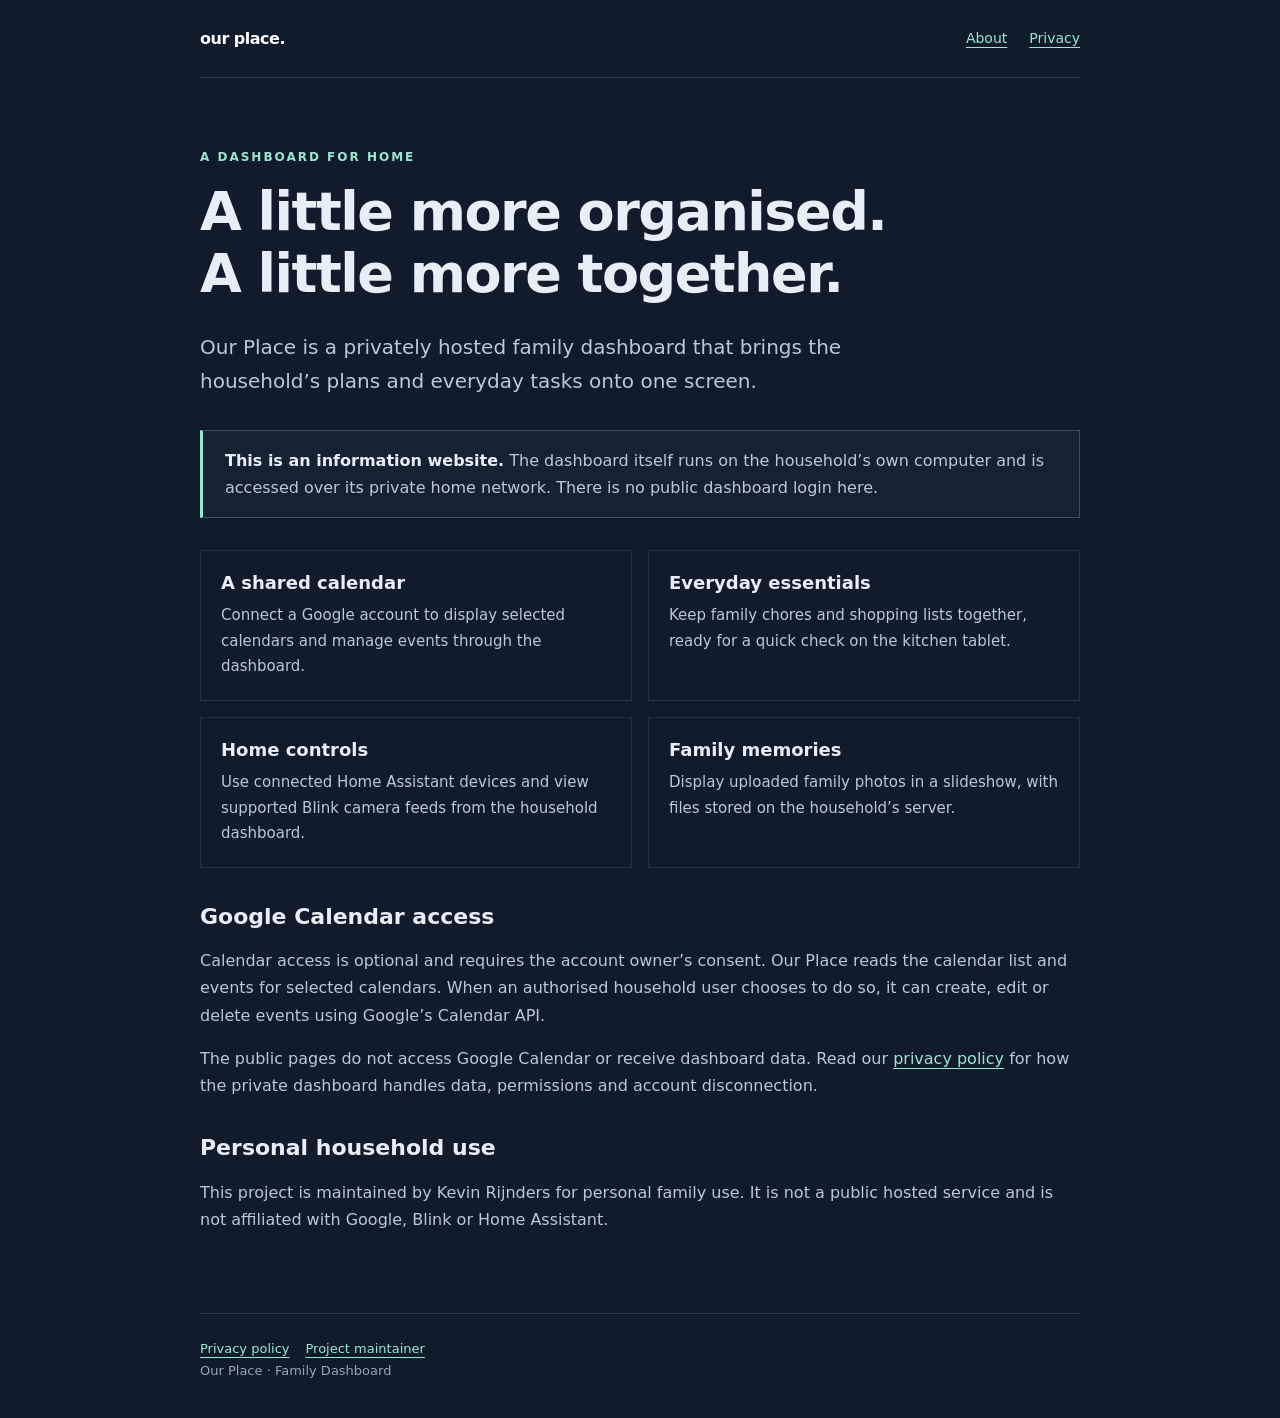
==== index.html @ f82eceaa "Publish Our Place homepage and privacy policy" ====
<!doctype html>
<html lang="en"><head><meta charset="utf-8"><meta name="viewport" content="width=device-width,initial-scale=1"><meta name="description" content="Our Place is a privately hosted family dashboard for a household calendar, chores, shopping, photos and home controls."><title>Our Place · Family Dashboard</title><link rel="stylesheet" href="styles.css"></head>
<body><header><a class="brand" href="./">our place.</a><nav aria-label="Information"><a href="./" aria-current="page">About</a><a href="privacy.html">Privacy</a></nav></header>
<main><span class="eyebrow">A dashboard for home</span><h1>A little more organised.<br>A little more together.</h1><p class="intro">Our Place is a privately hosted family dashboard that brings the household’s plans and everyday tasks onto one screen.</p>
<div class="notice"><p><strong>This is an information website.</strong> The dashboard itself runs on the household’s own computer and is accessed over its private home network. There is no public dashboard login here.</p></div>
<div class="features"><section class="feature"><h2>A shared calendar</h2><p>Connect a Google account to display selected calendars and manage events through the dashboard.</p></section><section class="feature"><h2>Everyday essentials</h2><p>Keep family chores and shopping lists together, ready for a quick check on the kitchen tablet.</p></section><section class="feature"><h2>Home controls</h2><p>Use connected Home Assistant devices and view supported Blink camera feeds from the household dashboard.</p></section><section class="feature"><h2>Family memories</h2><p>Display uploaded family photos in a slideshow, with files stored on the household’s server.</p></section></div>
<h2>Google Calendar access</h2><p>Calendar access is optional and requires the account owner’s consent. Our Place reads the calendar list and events for selected calendars. When an authorised household user chooses to do so, it can create, edit or delete events using Google’s Calendar API.</p><p>The public pages do not access Google Calendar or receive dashboard data. Read our <a href="privacy.html">privacy policy</a> for how the private dashboard handles data, permissions and account disconnection.</p>
<h2>Personal household use</h2><p>This project is maintained by Kevin Rijnders for personal family use. It is not a public hosted service and is not affiliated with Google, Blink or Home Assistant.</p></main>
<footer><a href="privacy.html">Privacy policy</a><a href="https://github.com/KevinRijnders">Project maintainer</a><br>Our Place · Family Dashboard</footer></body></html>
---- styles.css ----
:root{font-family:system-ui,-apple-system,BlinkMacSystemFont,"Segoe UI",sans-serif;color:#e8eef5;background:#101b2b;line-height:1.7;color-scheme:dark}*{box-sizing:border-box}body{margin:0}header,main,footer{width:min(880px,calc(100% - 40px));margin:auto}header{display:flex;align-items:center;justify-content:space-between;padding:25px 0;border-bottom:1px solid #ffffff20}.brand{color:#fff;font-weight:750;text-decoration:none;letter-spacing:-.5px}nav{display:flex;gap:22px}a{color:#9ee5d0;text-underline-offset:4px}nav a{font-size:14px}main{padding:64px 0}h1{font-size:clamp(32px,6vw,54px);letter-spacing:-1.5px;line-height:1.15;margin:12px 0 24px}h2{font-size:22px;line-height:1.35;margin:34px 0 10px}p,li{color:#bac8d9}.eyebrow{font-size:12px;font-weight:700;letter-spacing:2px;text-transform:uppercase;color:#9ee5d0}.intro{font-size:20px;max-width:680px}.notice{border:1px solid #9ee5d040;border-left:3px solid #9ee5d0;padding:16px 22px;background:#9ee5d008;margin:32px 0}.notice p{margin:0}.features{display:grid;grid-template-columns:repeat(2,minmax(0,1fr));gap:16px;margin:32px 0}.feature{border:1px solid #ffffff18;padding:20px}.feature h2{font-size:18px;margin:0 0 8px}.feature p{margin:0;font-size:15px}footer{border-top:1px solid #ffffff20;padding:24px 0 36px;font-size:13px;color:#94a6bb}footer a{margin-right:16px}.policy h1{font-size:40px}.policy p,.policy li{font-size:16px}.updated{font-size:14px;color:#94a6bb}strong{color:#e8eef5}@media(max-width:540px){main{padding:38px 0}.features{grid-template-columns:1fr}nav{gap:12px}}
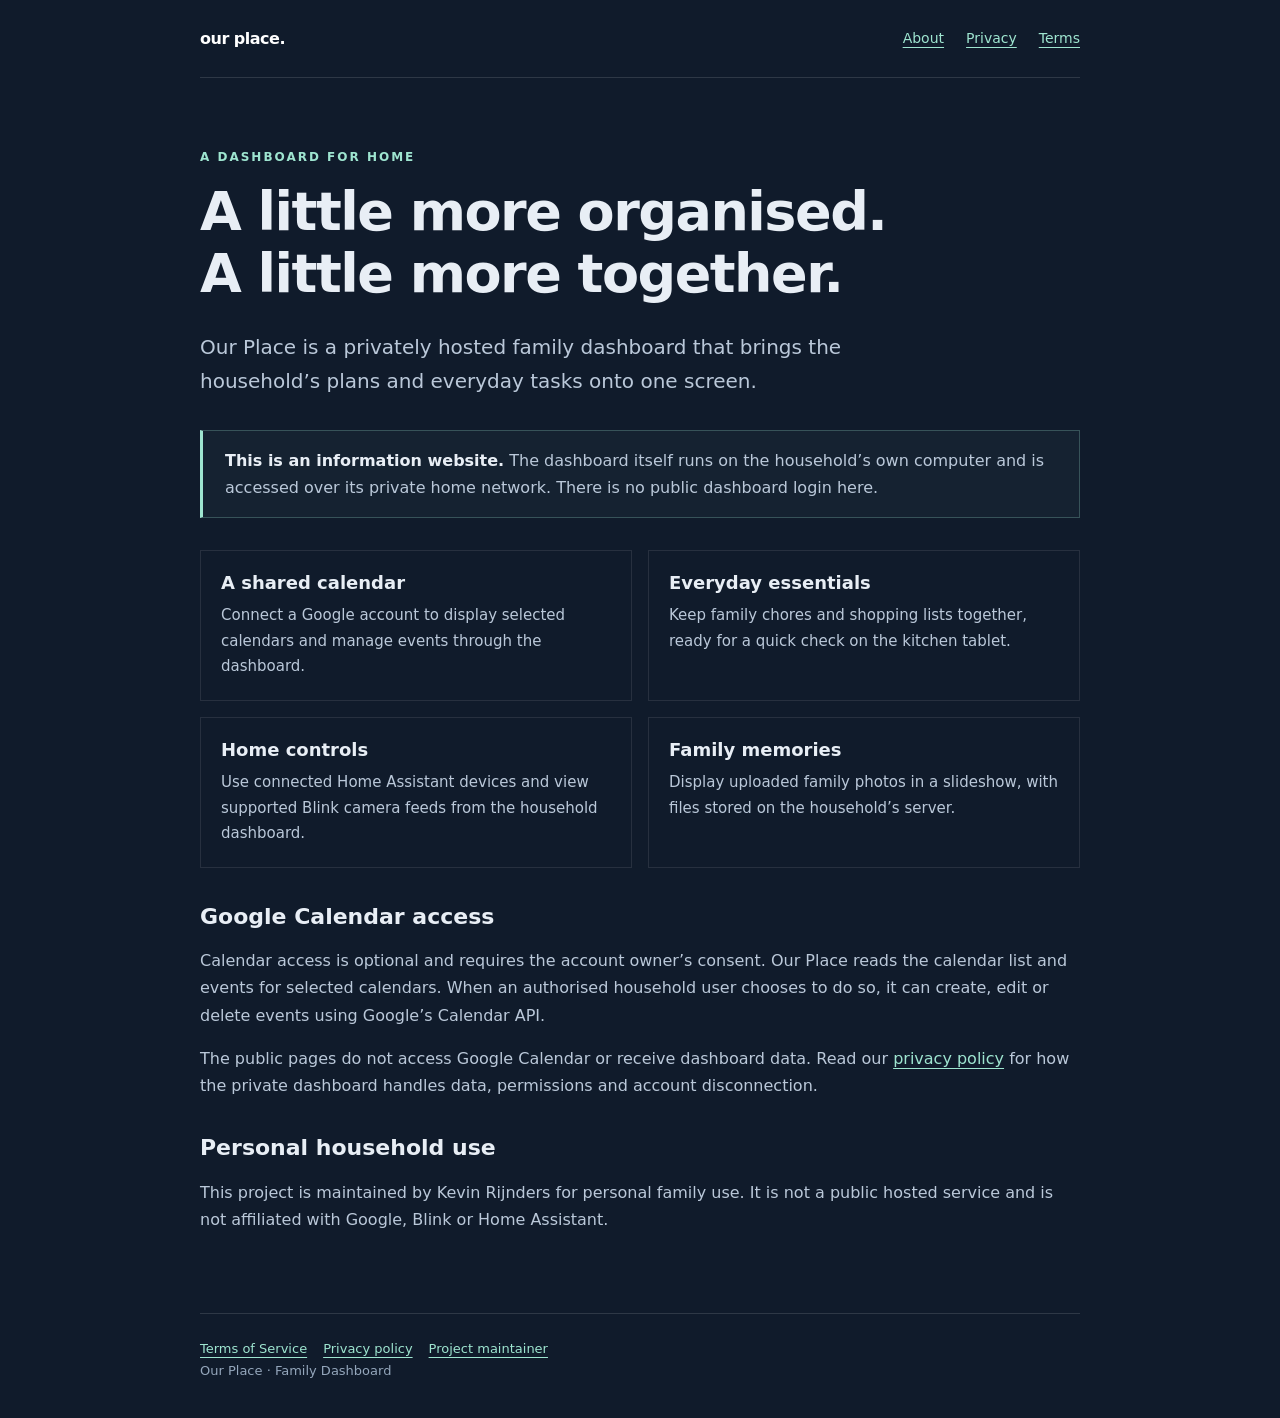
==== commit b6ed3350: "Update Our Place public information pages" ====
--- a/index.html
+++ b/index.html
@@ -1,9 +1,9 @@
 <!doctype html>
 <html lang="en"><head><meta charset="utf-8"><meta name="viewport" content="width=device-width,initial-scale=1"><meta name="description" content="Our Place is a privately hosted family dashboard for a household calendar, chores, shopping, photos and home controls."><title>Our Place · Family Dashboard</title><link rel="stylesheet" href="styles.css"></head>
-<body><header><a class="brand" href="./">our place.</a><nav aria-label="Information"><a href="./" aria-current="page">About</a><a href="privacy.html">Privacy</a></nav></header>
+<body><header><a class="brand" href="./">our place.</a><nav aria-label="Information"><a href="./" aria-current="page">About</a><a href="privacy.html">Privacy</a><a href="terms.html">Terms</a></nav></header>
 <main><span class="eyebrow">A dashboard for home</span><h1>A little more organised.<br>A little more together.</h1><p class="intro">Our Place is a privately hosted family dashboard that brings the household’s plans and everyday tasks onto one screen.</p>
 <div class="notice"><p><strong>This is an information website.</strong> The dashboard itself runs on the household’s own computer and is accessed over its private home network. There is no public dashboard login here.</p></div>
 <div class="features"><section class="feature"><h2>A shared calendar</h2><p>Connect a Google account to display selected calendars and manage events through the dashboard.</p></section><section class="feature"><h2>Everyday essentials</h2><p>Keep family chores and shopping lists together, ready for a quick check on the kitchen tablet.</p></section><section class="feature"><h2>Home controls</h2><p>Use connected Home Assistant devices and view supported Blink camera feeds from the household dashboard.</p></section><section class="feature"><h2>Family memories</h2><p>Display uploaded family photos in a slideshow, with files stored on the household’s server.</p></section></div>
 <h2>Google Calendar access</h2><p>Calendar access is optional and requires the account owner’s consent. Our Place reads the calendar list and events for selected calendars. When an authorised household user chooses to do so, it can create, edit or delete events using Google’s Calendar API.</p><p>The public pages do not access Google Calendar or receive dashboard data. Read our <a href="privacy.html">privacy policy</a> for how the private dashboard handles data, permissions and account disconnection.</p>
 <h2>Personal household use</h2><p>This project is maintained by Kevin Rijnders for personal family use. It is not a public hosted service and is not affiliated with Google, Blink or Home Assistant.</p></main>
-<footer><a href="privacy.html">Privacy policy</a><a href="https://github.com/KevinRijnders">Project maintainer</a><br>Our Place · Family Dashboard</footer></body></html>
+<footer><a href="terms.html">Terms of Service</a><a href="privacy.html">Privacy policy</a><a href="https://github.com/KevinRijnders">Project maintainer</a><br>Our Place · Family Dashboard</footer></body></html>
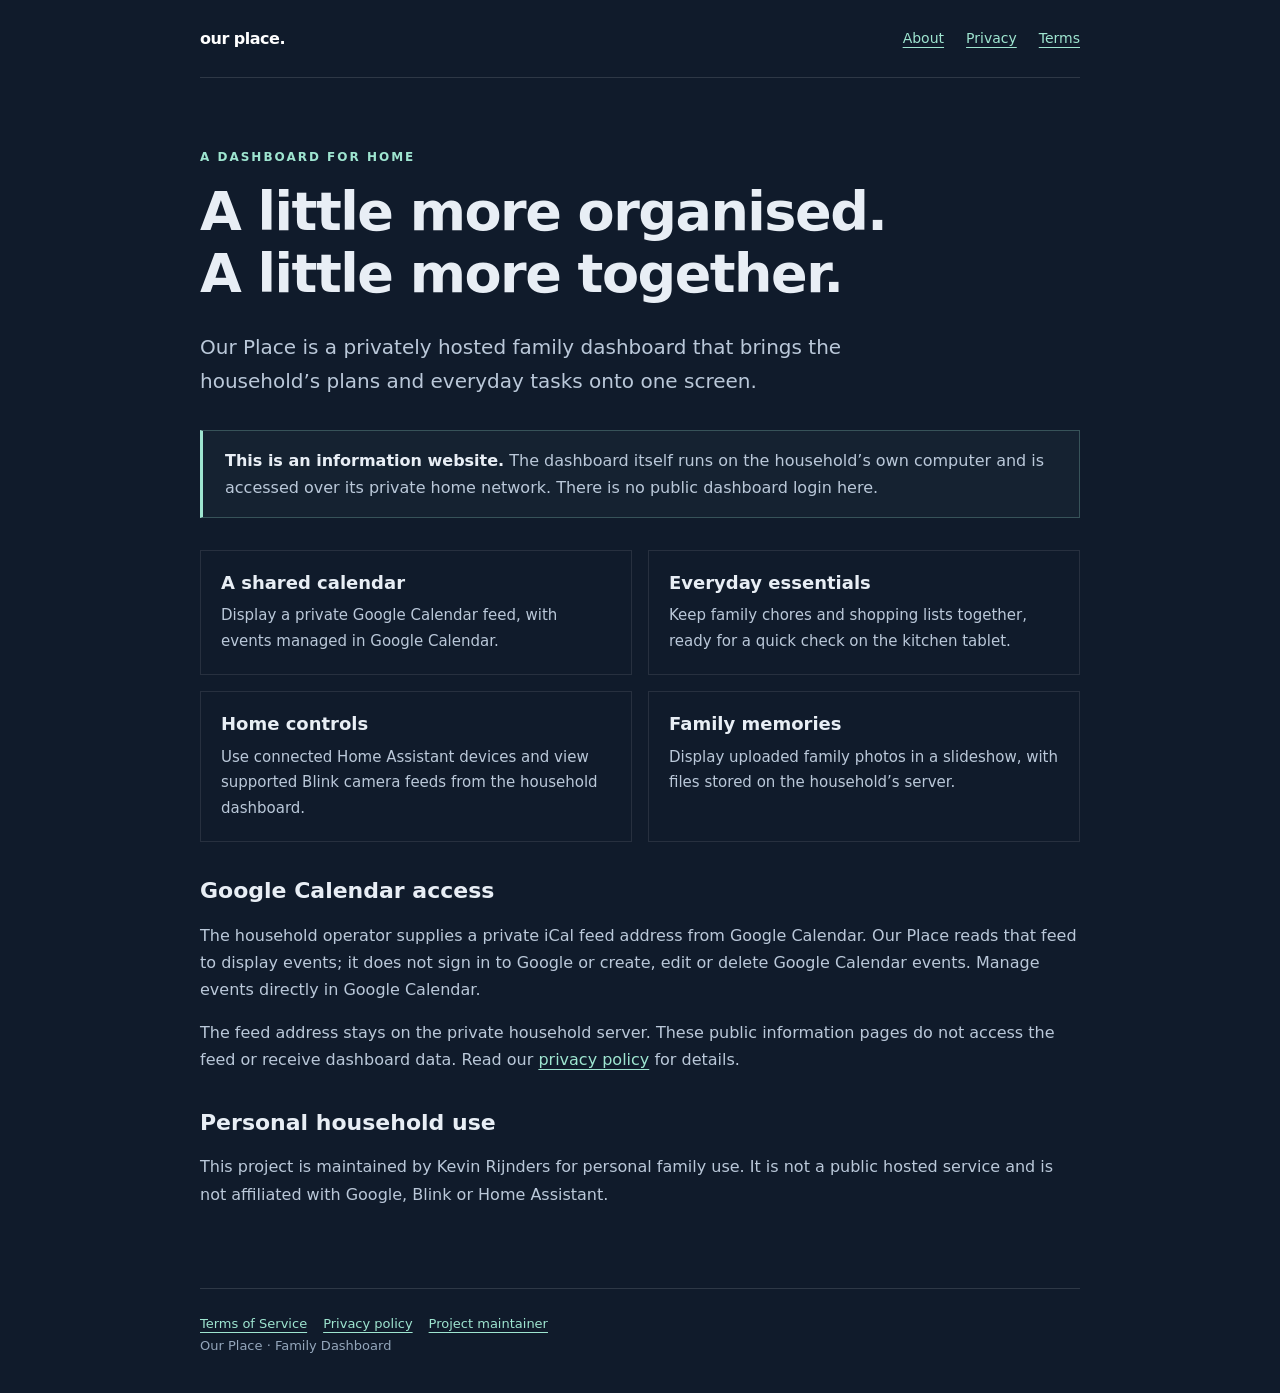
==== commit 9d9aba1d: "Update Our Place public information pages" ====
--- a/index.html
+++ b/index.html
@@ -3,7 +3,7 @@
 <body><header><a class="brand" href="./">our place.</a><nav aria-label="Information"><a href="./" aria-current="page">About</a><a href="privacy.html">Privacy</a><a href="terms.html">Terms</a></nav></header>
 <main><span class="eyebrow">A dashboard for home</span><h1>A little more organised.<br>A little more together.</h1><p class="intro">Our Place is a privately hosted family dashboard that brings the household’s plans and everyday tasks onto one screen.</p>
 <div class="notice"><p><strong>This is an information website.</strong> The dashboard itself runs on the household’s own computer and is accessed over its private home network. There is no public dashboard login here.</p></div>
-<div class="features"><section class="feature"><h2>A shared calendar</h2><p>Connect a Google account to display selected calendars and manage events through the dashboard.</p></section><section class="feature"><h2>Everyday essentials</h2><p>Keep family chores and shopping lists together, ready for a quick check on the kitchen tablet.</p></section><section class="feature"><h2>Home controls</h2><p>Use connected Home Assistant devices and view supported Blink camera feeds from the household dashboard.</p></section><section class="feature"><h2>Family memories</h2><p>Display uploaded family photos in a slideshow, with files stored on the household’s server.</p></section></div>
-<h2>Google Calendar access</h2><p>Calendar access is optional and requires the account owner’s consent. Our Place reads the calendar list and events for selected calendars. When an authorised household user chooses to do so, it can create, edit or delete events using Google’s Calendar API.</p><p>The public pages do not access Google Calendar or receive dashboard data. Read our <a href="privacy.html">privacy policy</a> for how the private dashboard handles data, permissions and account disconnection.</p>
+<div class="features"><section class="feature"><h2>A shared calendar</h2><p>Display a private Google Calendar feed, with events managed in Google Calendar.</p></section><section class="feature"><h2>Everyday essentials</h2><p>Keep family chores and shopping lists together, ready for a quick check on the kitchen tablet.</p></section><section class="feature"><h2>Home controls</h2><p>Use connected Home Assistant devices and view supported Blink camera feeds from the household dashboard.</p></section><section class="feature"><h2>Family memories</h2><p>Display uploaded family photos in a slideshow, with files stored on the household’s server.</p></section></div>
+<h2>Google Calendar access</h2><p>The household operator supplies a private iCal feed address from Google Calendar. Our Place reads that feed to display events; it does not sign in to Google or create, edit or delete Google Calendar events. Manage events directly in Google Calendar.</p><p>The feed address stays on the private household server. These public information pages do not access the feed or receive dashboard data. Read our <a href="privacy.html">privacy policy</a> for details.</p>
 <h2>Personal household use</h2><p>This project is maintained by Kevin Rijnders for personal family use. It is not a public hosted service and is not affiliated with Google, Blink or Home Assistant.</p></main>
 <footer><a href="terms.html">Terms of Service</a><a href="privacy.html">Privacy policy</a><a href="https://github.com/KevinRijnders">Project maintainer</a><br>Our Place · Family Dashboard</footer></body></html>
